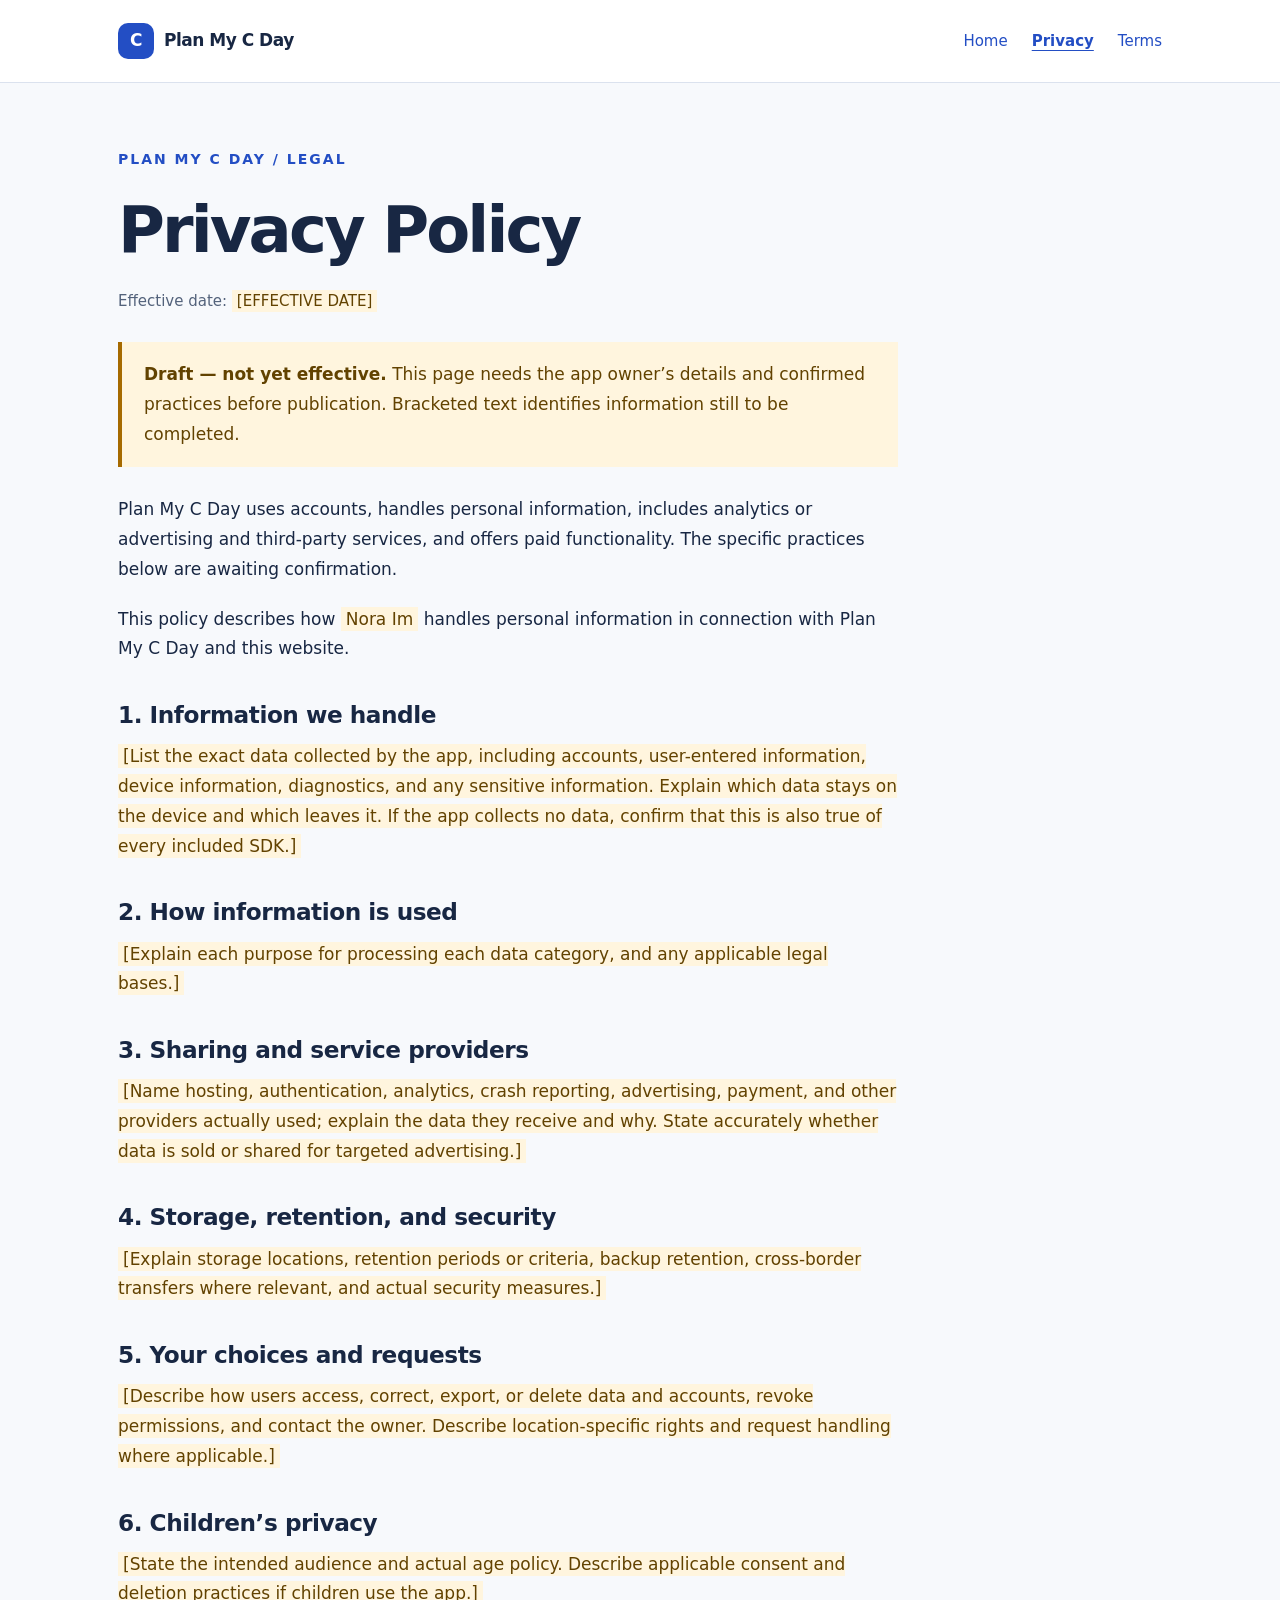
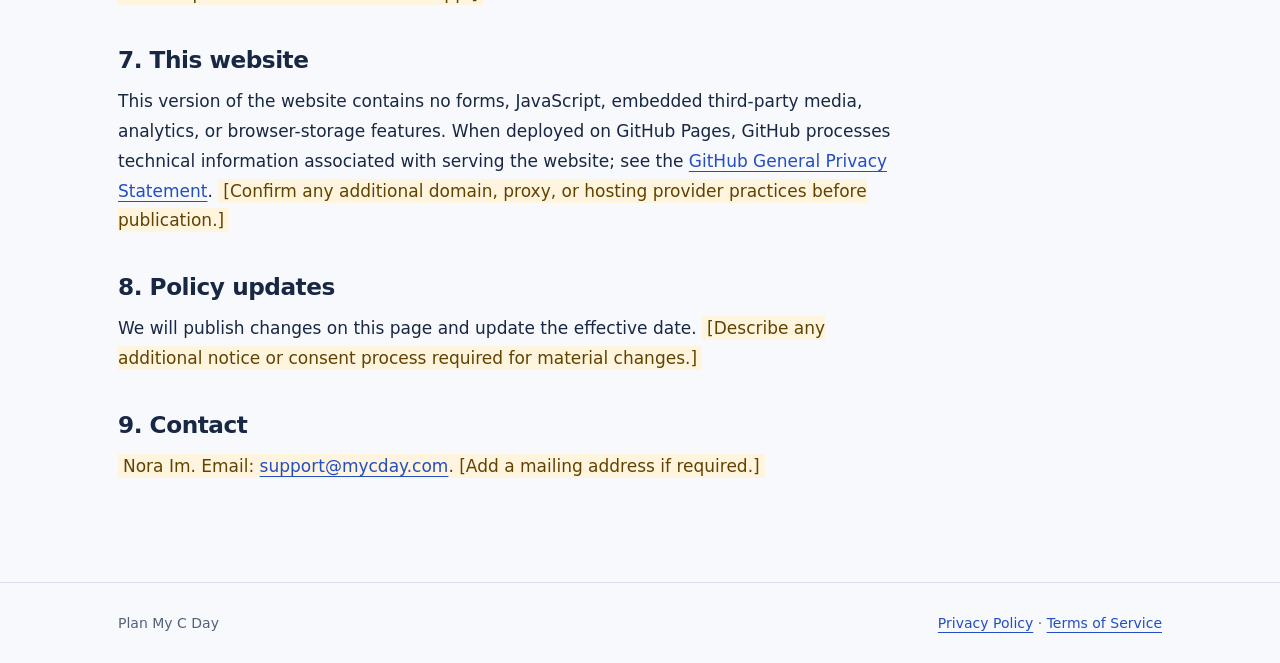
==== privacy/index.html @ 2e4f0c2c "Add files via upload" ====
<!doctype html>
<html lang="en"><head><meta charset="utf-8"><meta name="viewport" content="width=device-width, initial-scale=1"><meta name="description" content="Privacy Policy — Plan My C Day."><meta name="robots" content="noindex"><title>Privacy Policy | Plan My C Day</title><link rel="stylesheet" href="../styles.css"><link rel="icon" href="data:image/svg+xml,%3Csvg xmlns='http://www.w3.org/2000/svg' viewBox='0 0 32 32'%3E%3Crect width='32' height='32' rx='8' fill='%23234ec4'/%3E%3Ctext x='16' y='23' text-anchor='middle' font-family='sans-serif' font-size='23' fill='white'%3EC%3C/text%3E%3C/svg%3E"></head>
<body><a class="skip" href="#main">Skip to content</a><header><div class="wrap"><a class="brand" href="../index.html"><span aria-hidden="true">C</span>Plan My C Day</a><nav aria-label="Main navigation"><a href="../index.html">Home</a><a href="../privacy/index.html" aria-current="page">Privacy</a><a href="../terms/index.html">Terms</a></nav></div></header><main id="main" class="wrap"><article class="legal"><div class="eyebrow">Plan My C Day / Legal</div><h1>Privacy Policy</h1><p class="meta">Effective date: <span class="placeholder">[EFFECTIVE DATE]</span></p><aside class="notice"><strong>Draft — not yet effective.</strong> This page needs the app owner’s details and confirmed practices before publication. Bracketed text identifies information still to be completed.</aside><p>Plan My C Day uses accounts, handles personal information, includes analytics or advertising and third-party services, and offers paid functionality. The specific practices below are awaiting confirmation.</p><p>This policy describes how <span class="placeholder">Nora Im</span> handles personal information in connection with Plan My C Day and this website.</p><section><h2>1. Information we handle</h2><p><span class="placeholder">[List the exact data collected by the app, including accounts, user-entered information, device information, diagnostics, and any sensitive information. Explain which data stays on the device and which leaves it. If the app collects no data, confirm that this is also true of every included SDK.]</span></p></section><section><h2>2. How information is used</h2><p><span class="placeholder">[Explain each purpose for processing each data category, and any applicable legal bases.]</span></p></section><section><h2>3. Sharing and service providers</h2><p><span class="placeholder">[Name hosting, authentication, analytics, crash reporting, advertising, payment, and other providers actually used; explain the data they receive and why. State accurately whether data is sold or shared for targeted advertising.]</span></p></section><section><h2>4. Storage, retention, and security</h2><p><span class="placeholder">[Explain storage locations, retention periods or criteria, backup retention, cross-border transfers where relevant, and actual security measures.]</span></p></section><section><h2>5. Your choices and requests</h2><p><span class="placeholder">[Describe how users access, correct, export, or delete data and accounts, revoke permissions, and contact the owner. Describe location-specific rights and request handling where applicable.]</span></p></section><section><h2>6. Children’s privacy</h2><p><span class="placeholder">[State the intended audience and actual age policy. Describe applicable consent and deletion practices if children use the app.]</span></p></section><section><h2>7. This website</h2><p>This version of the website contains no forms, JavaScript, embedded third-party media, analytics, or browser-storage features. When deployed on GitHub Pages, GitHub processes technical information associated with serving the website; see the <a href="https://docs.github.com/en/site-policy/privacy-policies/github-general-privacy-statement">GitHub General Privacy Statement</a>. <span class="placeholder">[Confirm any additional domain, proxy, or hosting provider practices before publication.]</span></p></section><section><h2>8. Policy updates</h2><p>We will publish changes on this page and update the effective date. <span class="placeholder">[Describe any additional notice or consent process required for material changes.]</span></p></section><section><h2>9. Contact</h2><p><span class="placeholder">Nora Im. Email: <a href="mailto:support@mycday.com">support@mycday.com</a>. [Add a mailing address if required.]</span></p></section></article></main><footer><div class="wrap"><span>Plan My C Day</span><span><a href="../privacy/index.html">Privacy Policy</a> · <a href="../terms/index.html">Terms of Service</a></span></div></footer></body></html>
---- styles.css ----
*{box-sizing:border-box}html{color-scheme:light}body{margin:0;background:#f7f9fc;color:#182743;font:17px/1.75 system-ui,-apple-system,BlinkMacSystemFont,"Segoe UI",sans-serif}a{color:#234ec4;text-underline-offset:4px}a:hover{color:#16317d}a:focus-visible{outline:3px solid #e69500;outline-offset:5px}.wrap{max-width:1100px;margin:auto;padding:0 28px}header{border-bottom:1px solid #dbe2ee;background:white}header .wrap{display:flex;align-items:center;justify-content:space-between;gap:24px;padding-top:23px;padding-bottom:23px}.brand{font-weight:750;text-decoration:none;color:#182743;letter-spacing:-.5px}.brand span{display:inline-grid;place-items:center;width:36px;height:36px;margin-right:10px;border-radius:10px;background:#234ec4;color:white}nav{display:flex;gap:24px;flex-wrap:wrap}nav a{font-size:15px;text-decoration:none}nav a[aria-current=page]{text-decoration:underline;font-weight:700}main{min-height:70vh}.hero{padding:96px 0 70px;max-width:850px}.eyebrow{font-size:14px;font-weight:700;text-transform:uppercase;letter-spacing:2px;color:#234ec4}h1{font-size:clamp(2.6rem,7vw,5.5rem);line-height:1.07;letter-spacing:-.045em;margin:24px 0}h2{font-size:1.45rem;line-height:1.3;letter-spacing:-.02em;margin:36px 0 12px}p{margin:0 0 20px}.lead{font-size:1.25rem;max-width:630px;color:#4c5d78}.cards{display:grid;grid-template-columns:1fr 1fr;gap:22px;padding-bottom:80px}.card{padding:30px;border:1px solid #dbe2ee;border-radius:16px;background:white}.card h2{margin:0 0 12px}.card p{color:#4c5d78}.card a{font-weight:650}.legal{max-width:780px;padding:64px 0 80px}.legal h1{font-size:clamp(2.4rem,6vw,4rem)}.notice{background:#fff5de;border-left:4px solid #a66a00;padding:18px 22px;margin:28px 0;color:#624200}.placeholder{background:#fff5de;color:#624200;padding:2px 5px;overflow-wrap:anywhere}.meta{font-size:15px;color:#53627b}footer{border-top:1px solid #dbe2ee;padding:28px 0;color:#53627b;font-size:14px}footer .wrap{display:flex;justify-content:space-between;gap:20px;flex-wrap:wrap}.skip{position:absolute;left:20px;top:-100px;background:white;padding:10px}.skip:focus{top:10px}@media(max-width:620px){header .wrap{align-items:flex-start;flex-direction:column;gap:14px}.wrap{padding:0 22px}nav{gap:20px}.hero{padding:58px 0 38px}.cards{grid-template-columns:1fr;padding-bottom:48px}.legal{padding-top:36px}.card{padding:24px}}@media print{header,footer,.skip{display:none}body{background:white;color:black}.legal{max-width:none;padding:0}.notice{border:1px solid #888}}
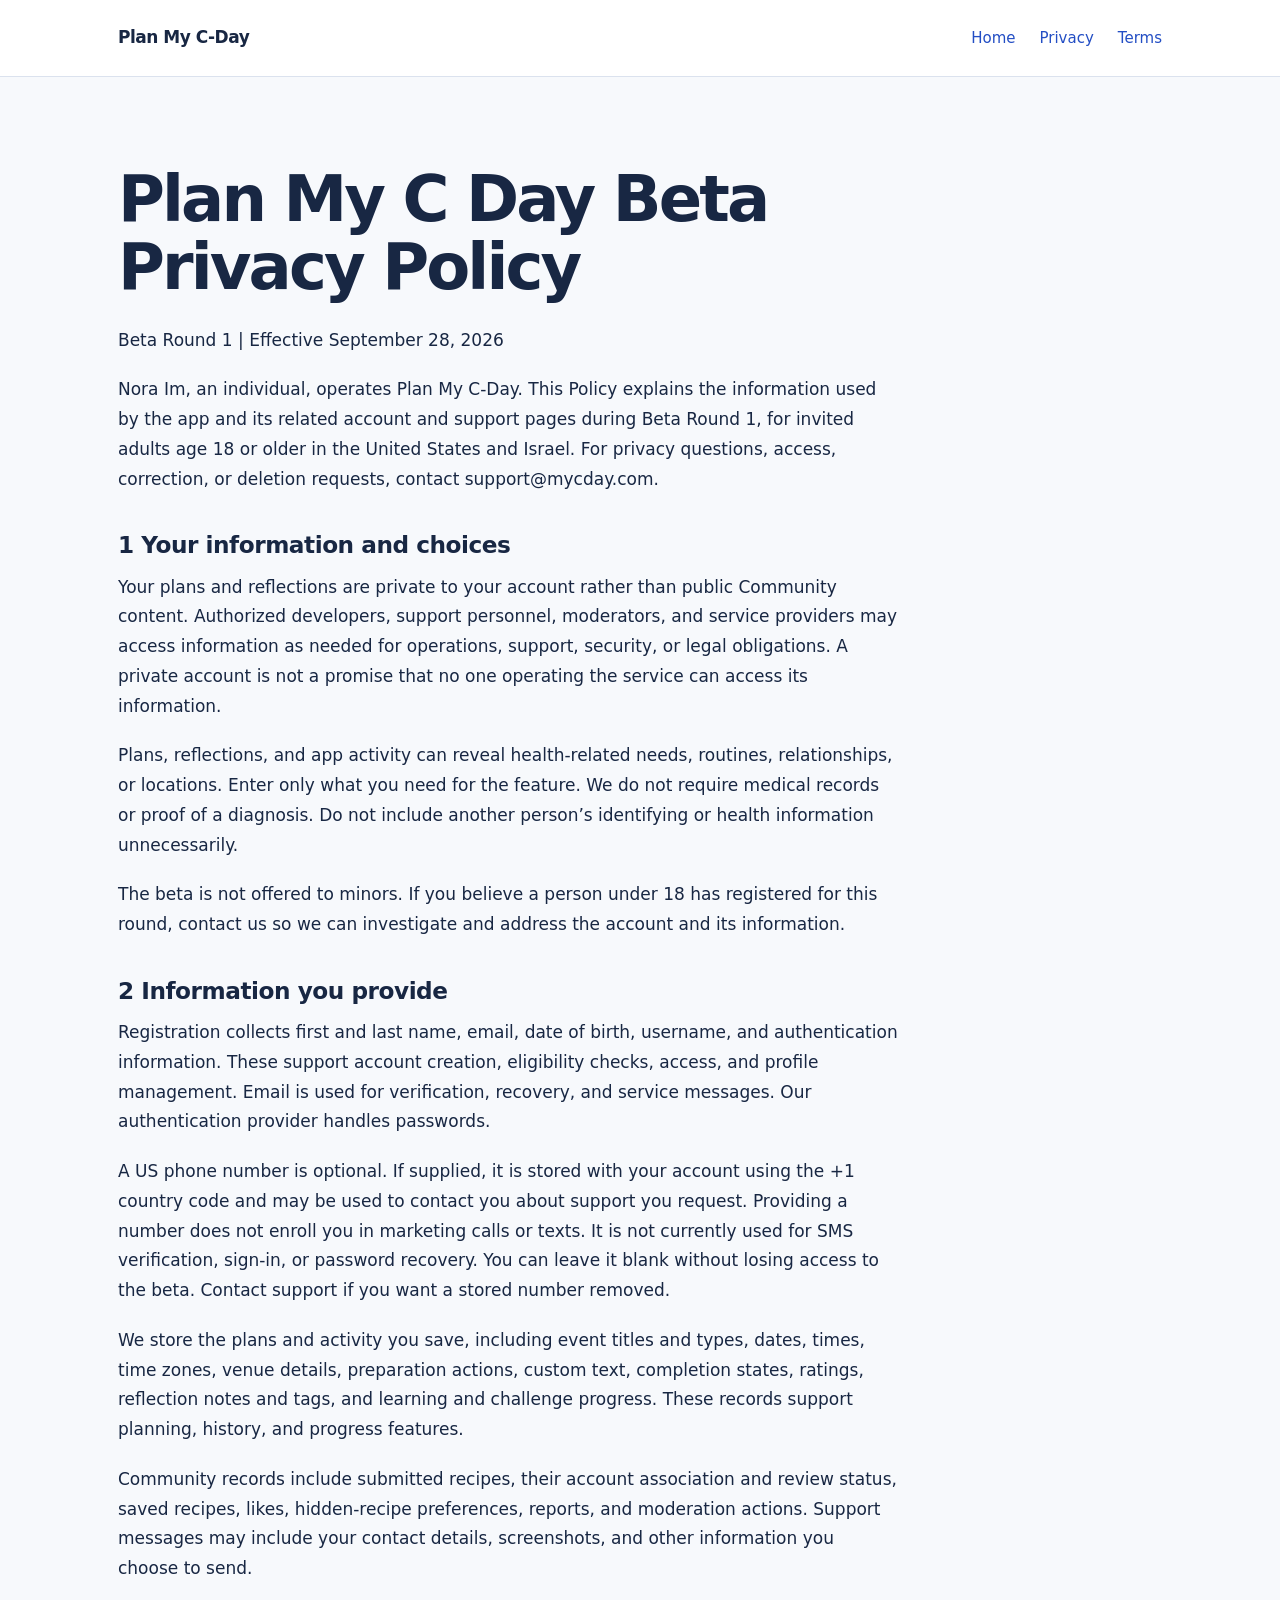
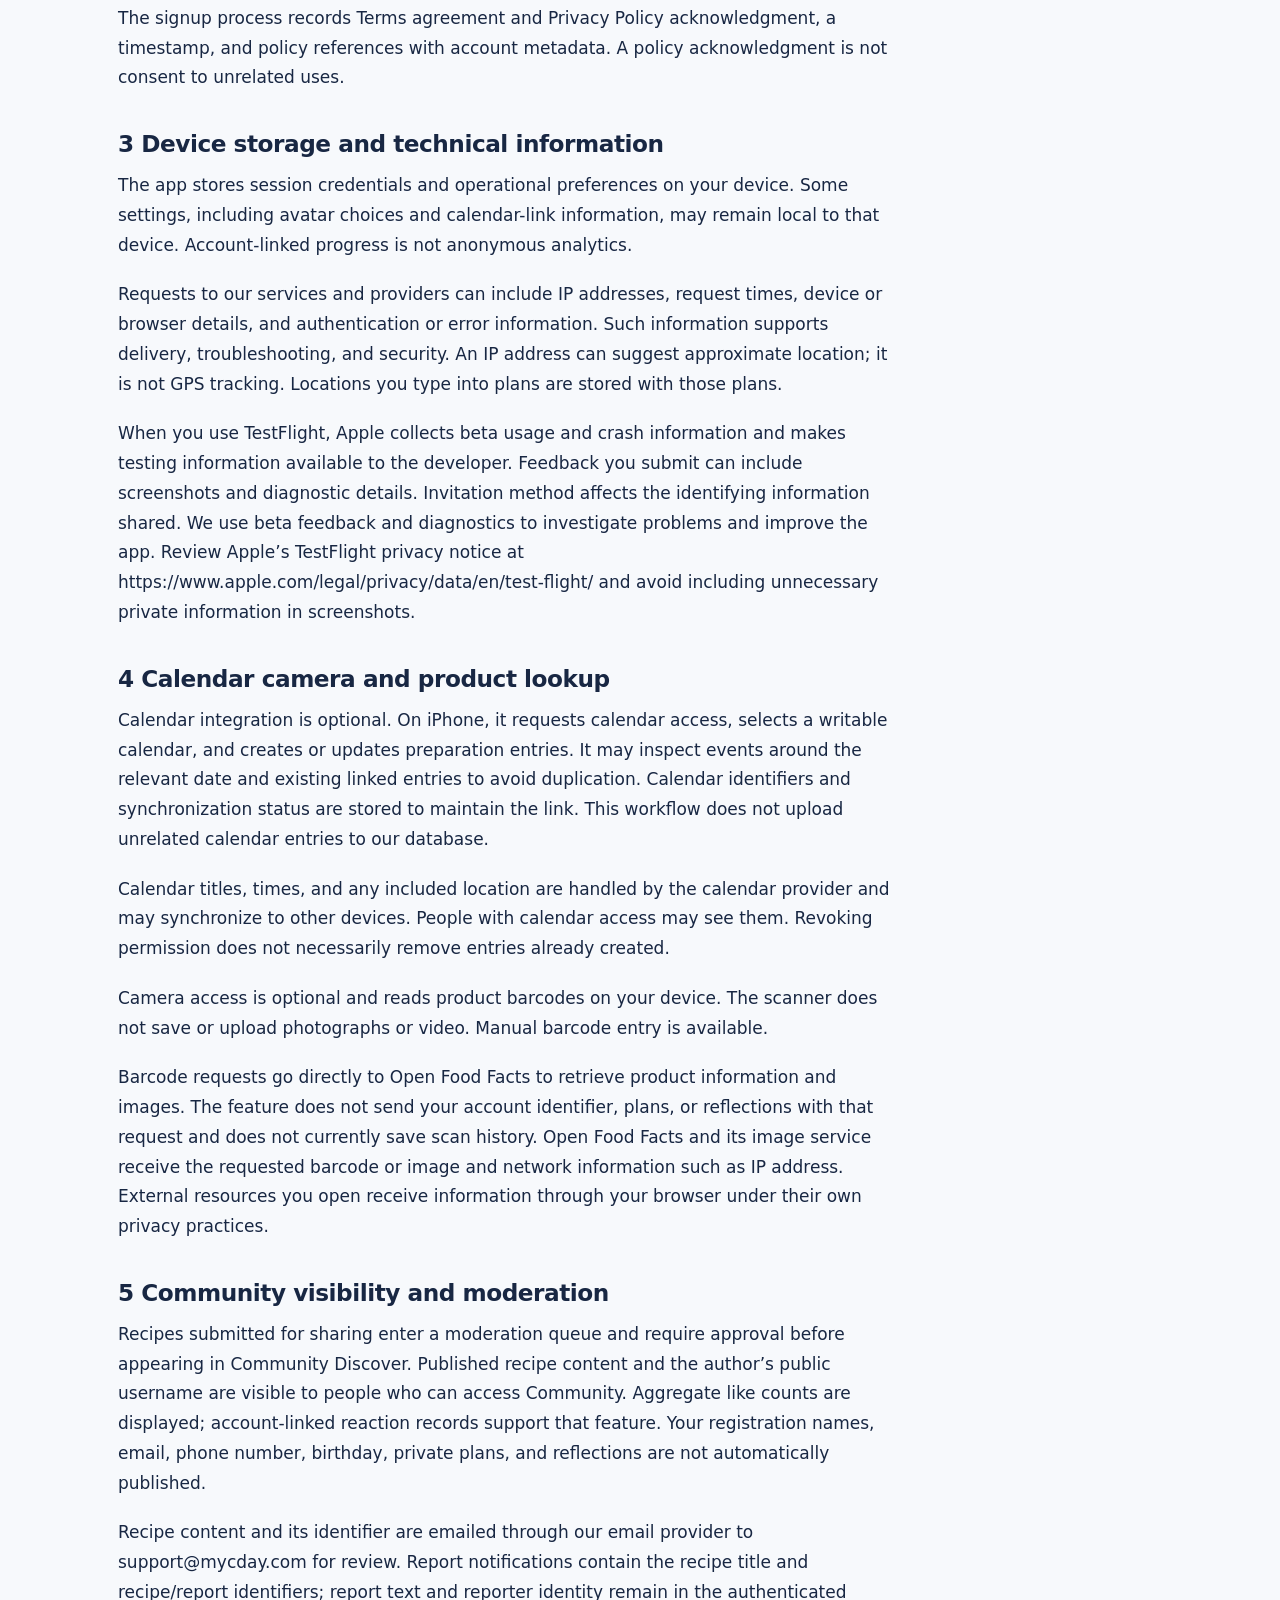
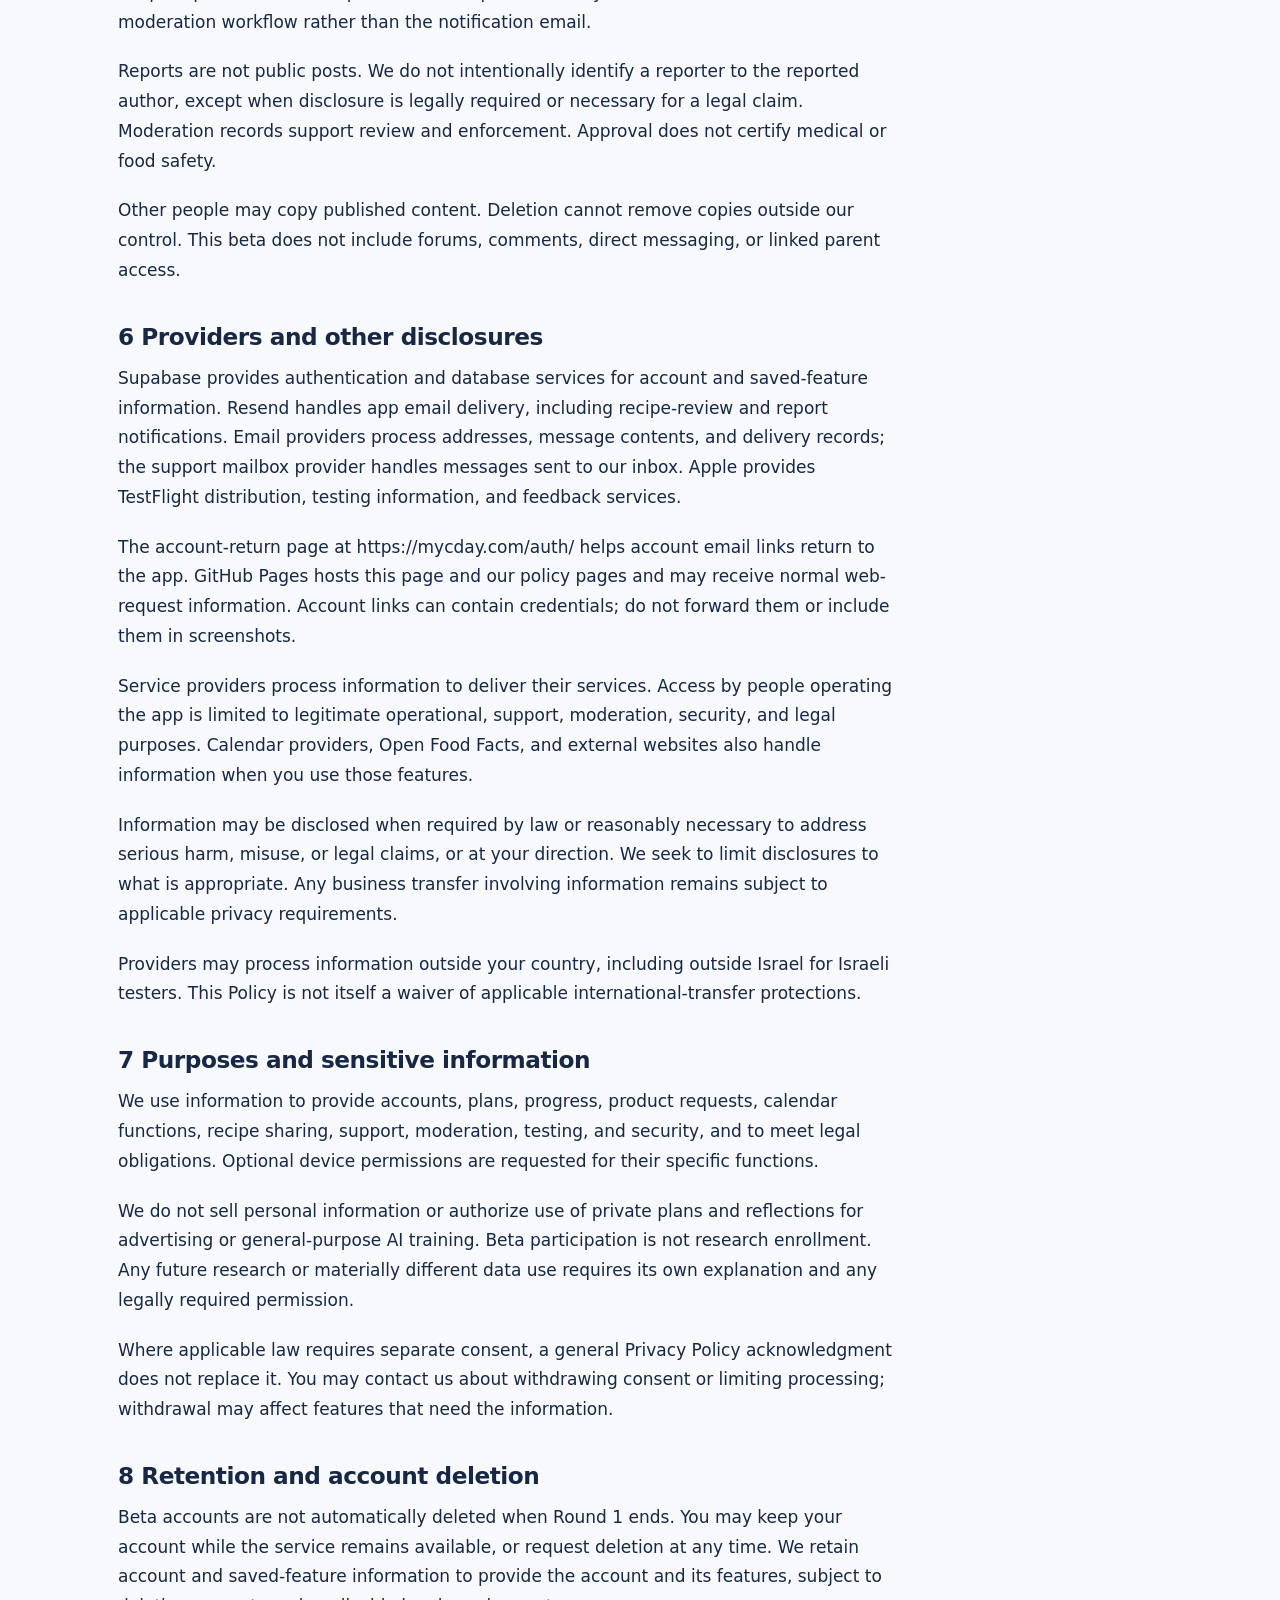
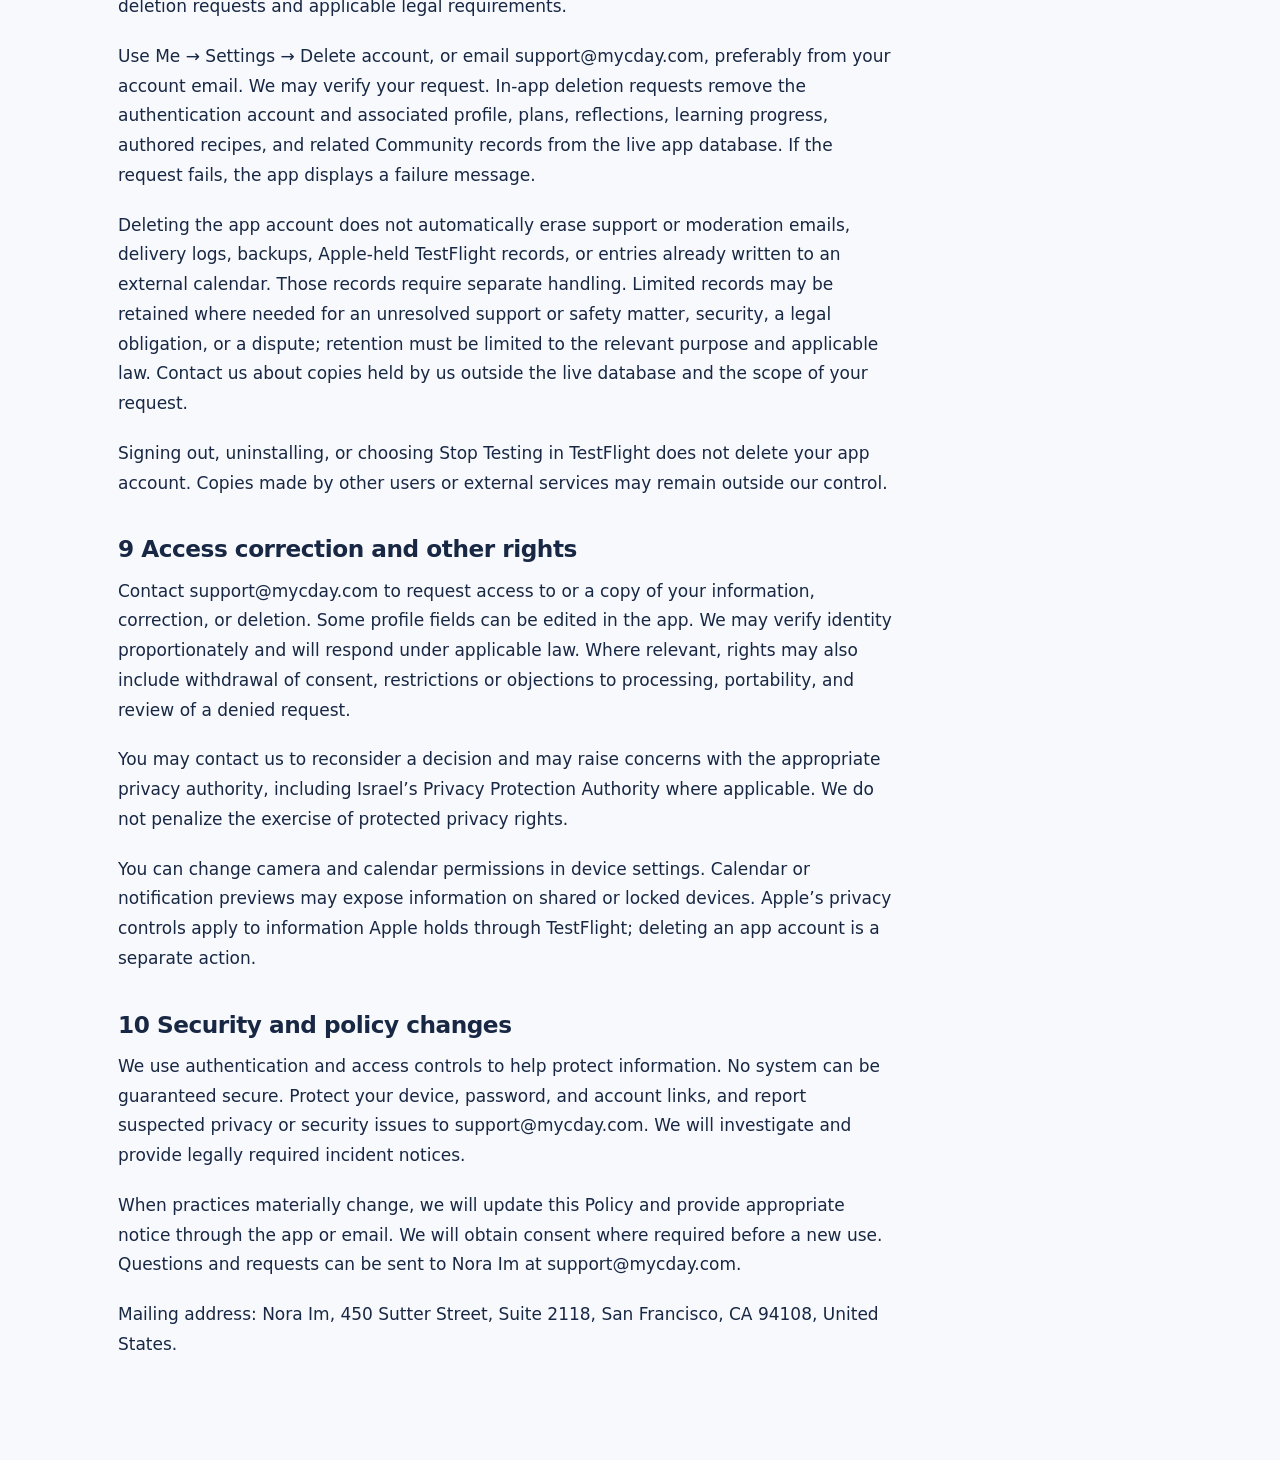
==== commit f2a5421c: "Publish adult beta terms and privacy policy effective September 28" ====
--- a/privacy/index.html
+++ b/privacy/index.html
@@ -1,3 +1,50 @@
-<!doctype html>
-<html lang="en"><head><meta charset="utf-8"><meta name="viewport" content="width=device-width, initial-scale=1"><meta name="description" content="Privacy Policy — Plan My C Day."><meta name="robots" content="noindex"><title>Privacy Policy | Plan My C Day</title><link rel="stylesheet" href="../styles.css"><link rel="icon" href="data:image/svg+xml,%3Csvg xmlns='http://www.w3.org/2000/svg' viewBox='0 0 32 32'%3E%3Crect width='32' height='32' rx='8' fill='%23234ec4'/%3E%3Ctext x='16' y='23' text-anchor='middle' font-family='sans-serif' font-size='23' fill='white'%3EC%3C/text%3E%3C/svg%3E"></head>
-<body><a class="skip" href="#main">Skip to content</a><header><div class="wrap"><a class="brand" href="../index.html"><span aria-hidden="true">C</span>Plan My C Day</a><nav aria-label="Main navigation"><a href="../index.html">Home</a><a href="../privacy/index.html" aria-current="page">Privacy</a><a href="../terms/index.html">Terms</a></nav></div></header><main id="main" class="wrap"><article class="legal"><div class="eyebrow">Plan My C Day / Legal</div><h1>Privacy Policy</h1><p class="meta">Effective date: <span class="placeholder">[EFFECTIVE DATE]</span></p><aside class="notice"><strong>Draft — not yet effective.</strong> This page needs the app owner’s details and confirmed practices before publication. Bracketed text identifies information still to be completed.</aside><p>Plan My C Day uses accounts, handles personal information, includes analytics or advertising and third-party services, and offers paid functionality. The specific practices below are awaiting confirmation.</p><p>This policy describes how <span class="placeholder">Nora Im</span> handles personal information in connection with Plan My C Day and this website.</p><section><h2>1. Information we handle</h2><p><span class="placeholder">[List the exact data collected by the app, including accounts, user-entered information, device information, diagnostics, and any sensitive information. Explain which data stays on the device and which leaves it. If the app collects no data, confirm that this is also true of every included SDK.]</span></p></section><section><h2>2. How information is used</h2><p><span class="placeholder">[Explain each purpose for processing each data category, and any applicable legal bases.]</span></p></section><section><h2>3. Sharing and service providers</h2><p><span class="placeholder">[Name hosting, authentication, analytics, crash reporting, advertising, payment, and other providers actually used; explain the data they receive and why. State accurately whether data is sold or shared for targeted advertising.]</span></p></section><section><h2>4. Storage, retention, and security</h2><p><span class="placeholder">[Explain storage locations, retention periods or criteria, backup retention, cross-border transfers where relevant, and actual security measures.]</span></p></section><section><h2>5. Your choices and requests</h2><p><span class="placeholder">[Describe how users access, correct, export, or delete data and accounts, revoke permissions, and contact the owner. Describe location-specific rights and request handling where applicable.]</span></p></section><section><h2>6. Children’s privacy</h2><p><span class="placeholder">[State the intended audience and actual age policy. Describe applicable consent and deletion practices if children use the app.]</span></p></section><section><h2>7. This website</h2><p>This version of the website contains no forms, JavaScript, embedded third-party media, analytics, or browser-storage features. When deployed on GitHub Pages, GitHub processes technical information associated with serving the website; see the <a href="https://docs.github.com/en/site-policy/privacy-policies/github-general-privacy-statement">GitHub General Privacy Statement</a>. <span class="placeholder">[Confirm any additional domain, proxy, or hosting provider practices before publication.]</span></p></section><section><h2>8. Policy updates</h2><p>We will publish changes on this page and update the effective date. <span class="placeholder">[Describe any additional notice or consent process required for material changes.]</span></p></section><section><h2>9. Contact</h2><p><span class="placeholder">Nora Im. Email: <a href="mailto:support@mycday.com">support@mycday.com</a>. [Add a mailing address if required.]</span></p></section></article></main><footer><div class="wrap"><span>Plan My C Day</span><span><a href="../privacy/index.html">Privacy Policy</a> · <a href="../terms/index.html">Terms of Service</a></span></div></footer></body></html>+<!doctype html><html lang="en"><head><meta charset="utf-8"><meta name="viewport" content="width=device-width, initial-scale=1"><meta name="robots" content="noindex"><title>Privacy Policy | Plan My C-Day</title><link rel="stylesheet" href="/styles.css"></head><body><a class="skip" href="#main">Skip to content</a><header><div class="wrap"><a class="brand" href="/">Plan My C-Day</a><nav aria-label="Main navigation"><a href="/">Home</a><a href="/privacy/">Privacy</a><a href="/terms/">Terms</a></nav></div></header><main id="main" class="wrap"><article class="legal"><h1>Plan My C Day Beta Privacy Policy</h1>
+<p>Beta Round 1 | Effective September 28, 2026</p>
+<p>Nora Im, an individual, operates Plan My C-Day. This Policy explains the information used by the app and its related account and support pages during Beta Round 1, for invited adults age 18 or older in the United States and Israel. For privacy questions, access, correction, or deletion requests, contact support@mycday.com.</p>
+<h2>1 Your information and choices</h2>
+<p>Your plans and reflections are private to your account rather than public Community content. Authorized developers, support personnel, moderators, and service providers may access information as needed for operations, support, security, or legal obligations. A private account is not a promise that no one operating the service can access its information.</p>
+<p>Plans, reflections, and app activity can reveal health-related needs, routines, relationships, or locations. Enter only what you need for the feature. We do not require medical records or proof of a diagnosis. Do not include another person’s identifying or health information unnecessarily.</p>
+<p>The beta is not offered to minors. If you believe a person under 18 has registered for this round, contact us so we can investigate and address the account and its information.</p>
+<h2>2 Information you provide</h2>
+<p>Registration collects first and last name, email, date of birth, username, and authentication information. These support account creation, eligibility checks, access, and profile management. Email is used for verification, recovery, and service messages. Our authentication provider handles passwords.</p>
+<p>A US phone number is optional. If supplied, it is stored with your account using the +1 country code and may be used to contact you about support you request. Providing a number does not enroll you in marketing calls or texts. It is not currently used for SMS verification, sign-in, or password recovery. You can leave it blank without losing access to the beta. Contact support if you want a stored number removed.</p>
+<p>We store the plans and activity you save, including event titles and types, dates, times, time zones, venue details, preparation actions, custom text, completion states, ratings, reflection notes and tags, and learning and challenge progress. These records support planning, history, and progress features.</p>
+<p>Community records include submitted recipes, their account association and review status, saved recipes, likes, hidden-recipe preferences, reports, and moderation actions. Support messages may include your contact details, screenshots, and other information you choose to send.</p>
+<p>The signup process records Terms agreement and Privacy Policy acknowledgment, a timestamp, and policy references with account metadata. A policy acknowledgment is not consent to unrelated uses.</p>
+<h2>3 Device storage and technical information</h2>
+<p>The app stores session credentials and operational preferences on your device. Some settings, including avatar choices and calendar-link information, may remain local to that device. Account-linked progress is not anonymous analytics.</p>
+<p>Requests to our services and providers can include IP addresses, request times, device or browser details, and authentication or error information. Such information supports delivery, troubleshooting, and security. An IP address can suggest approximate location; it is not GPS tracking. Locations you type into plans are stored with those plans.</p>
+<p>When you use TestFlight, Apple collects beta usage and crash information and makes testing information available to the developer. Feedback you submit can include screenshots and diagnostic details. Invitation method affects the identifying information shared. We use beta feedback and diagnostics to investigate problems and improve the app. Review Apple’s TestFlight privacy notice at https://www.apple.com/legal/privacy/data/en/test-flight/ and avoid including unnecessary private information in screenshots.</p>
+<h2>4 Calendar camera and product lookup</h2>
+<p>Calendar integration is optional. On iPhone, it requests calendar access, selects a writable calendar, and creates or updates preparation entries. It may inspect events around the relevant date and existing linked entries to avoid duplication. Calendar identifiers and synchronization status are stored to maintain the link. This workflow does not upload unrelated calendar entries to our database.</p>
+<p>Calendar titles, times, and any included location are handled by the calendar provider and may synchronize to other devices. People with calendar access may see them. Revoking permission does not necessarily remove entries already created.</p>
+<p>Camera access is optional and reads product barcodes on your device. The scanner does not save or upload photographs or video. Manual barcode entry is available.</p>
+<p>Barcode requests go directly to Open Food Facts to retrieve product information and images. The feature does not send your account identifier, plans, or reflections with that request and does not currently save scan history. Open Food Facts and its image service receive the requested barcode or image and network information such as IP address. External resources you open receive information through your browser under their own privacy practices.</p>
+<h2>5 Community visibility and moderation</h2>
+<p>Recipes submitted for sharing enter a moderation queue and require approval before appearing in Community Discover. Published recipe content and the author’s public username are visible to people who can access Community. Aggregate like counts are displayed; account-linked reaction records support that feature. Your registration names, email, phone number, birthday, private plans, and reflections are not automatically published.</p>
+<p>Recipe content and its identifier are emailed through our email provider to support@mycday.com for review. Report notifications contain the recipe title and recipe/report identifiers; report text and reporter identity remain in the authenticated moderation workflow rather than the notification email.</p>
+<p>Reports are not public posts. We do not intentionally identify a reporter to the reported author, except when disclosure is legally required or necessary for a legal claim. Moderation records support review and enforcement. Approval does not certify medical or food safety.</p>
+<p>Other people may copy published content. Deletion cannot remove copies outside our control. This beta does not include forums, comments, direct messaging, or linked parent access.</p>
+<h2>6 Providers and other disclosures</h2>
+<p>Supabase provides authentication and database services for account and saved-feature information. Resend handles app email delivery, including recipe-review and report notifications. Email providers process addresses, message contents, and delivery records; the support mailbox provider handles messages sent to our inbox. Apple provides TestFlight distribution, testing information, and feedback services.</p>
+<p>The account-return page at https://mycday.com/auth/ helps account email links return to the app. GitHub Pages hosts this page and our policy pages and may receive normal web-request information. Account links can contain credentials; do not forward them or include them in screenshots.</p>
+<p>Service providers process information to deliver their services. Access by people operating the app is limited to legitimate operational, support, moderation, security, and legal purposes. Calendar providers, Open Food Facts, and external websites also handle information when you use those features.</p>
+<p>Information may be disclosed when required by law or reasonably necessary to address serious harm, misuse, or legal claims, or at your direction. We seek to limit disclosures to what is appropriate. Any business transfer involving information remains subject to applicable privacy requirements.</p>
+<p>Providers may process information outside your country, including outside Israel for Israeli testers. This Policy is not itself a waiver of applicable international-transfer protections.</p>
+<h2>7 Purposes and sensitive information</h2>
+<p>We use information to provide accounts, plans, progress, product requests, calendar functions, recipe sharing, support, moderation, testing, and security, and to meet legal obligations. Optional device permissions are requested for their specific functions.</p>
+<p>We do not sell personal information or authorize use of private plans and reflections for advertising or general-purpose AI training. Beta participation is not research enrollment. Any future research or materially different data use requires its own explanation and any legally required permission.</p>
+<p>Where applicable law requires separate consent, a general Privacy Policy acknowledgment does not replace it. You may contact us about withdrawing consent or limiting processing; withdrawal may affect features that need the information.</p>
+<h2>8 Retention and account deletion</h2>
+<p>Beta accounts are not automatically deleted when Round 1 ends. You may keep your account while the service remains available, or request deletion at any time. We retain account and saved-feature information to provide the account and its features, subject to deletion requests and applicable legal requirements.</p>
+<p>Use Me → Settings → Delete account, or email support@mycday.com, preferably from your account email. We may verify your request. In-app deletion requests remove the authentication account and associated profile, plans, reflections, learning progress, authored recipes, and related Community records from the live app database. If the request fails, the app displays a failure message.</p>
+<p>Deleting the app account does not automatically erase support or moderation emails, delivery logs, backups, Apple-held TestFlight records, or entries already written to an external calendar. Those records require separate handling. Limited records may be retained where needed for an unresolved support or safety matter, security, a legal obligation, or a dispute; retention must be limited to the relevant purpose and applicable law. Contact us about copies held by us outside the live database and the scope of your request.</p>
+<p>Signing out, uninstalling, or choosing Stop Testing in TestFlight does not delete your app account. Copies made by other users or external services may remain outside our control.</p>
+<h2>9 Access correction and other rights</h2>
+<p>Contact support@mycday.com to request access to or a copy of your information, correction, or deletion. Some profile fields can be edited in the app. We may verify identity proportionately and will respond under applicable law. Where relevant, rights may also include withdrawal of consent, restrictions or objections to processing, portability, and review of a denied request.</p>
+<p>You may contact us to reconsider a decision and may raise concerns with the appropriate privacy authority, including Israel’s Privacy Protection Authority where applicable. We do not penalize the exercise of protected privacy rights.</p>
+<p>You can change camera and calendar permissions in device settings. Calendar or notification previews may expose information on shared or locked devices. Apple’s privacy controls apply to information Apple holds through TestFlight; deleting an app account is a separate action.</p>
+<h2>10 Security and policy changes</h2>
+<p>We use authentication and access controls to help protect information. No system can be guaranteed secure. Protect your device, password, and account links, and report suspected privacy or security issues to support@mycday.com. We will investigate and provide legally required incident notices.</p>
+<p>When practices materially change, we will update this Policy and provide appropriate notice through the app or email. We will obtain consent where required before a new use. Questions and requests can be sent to Nora Im at support@mycday.com.</p>
+<p>Mailing address: Nora Im, 450 Sutter Street, Suite 2118, San Francisco, CA 94108, United States.</p></article></main></body></html>
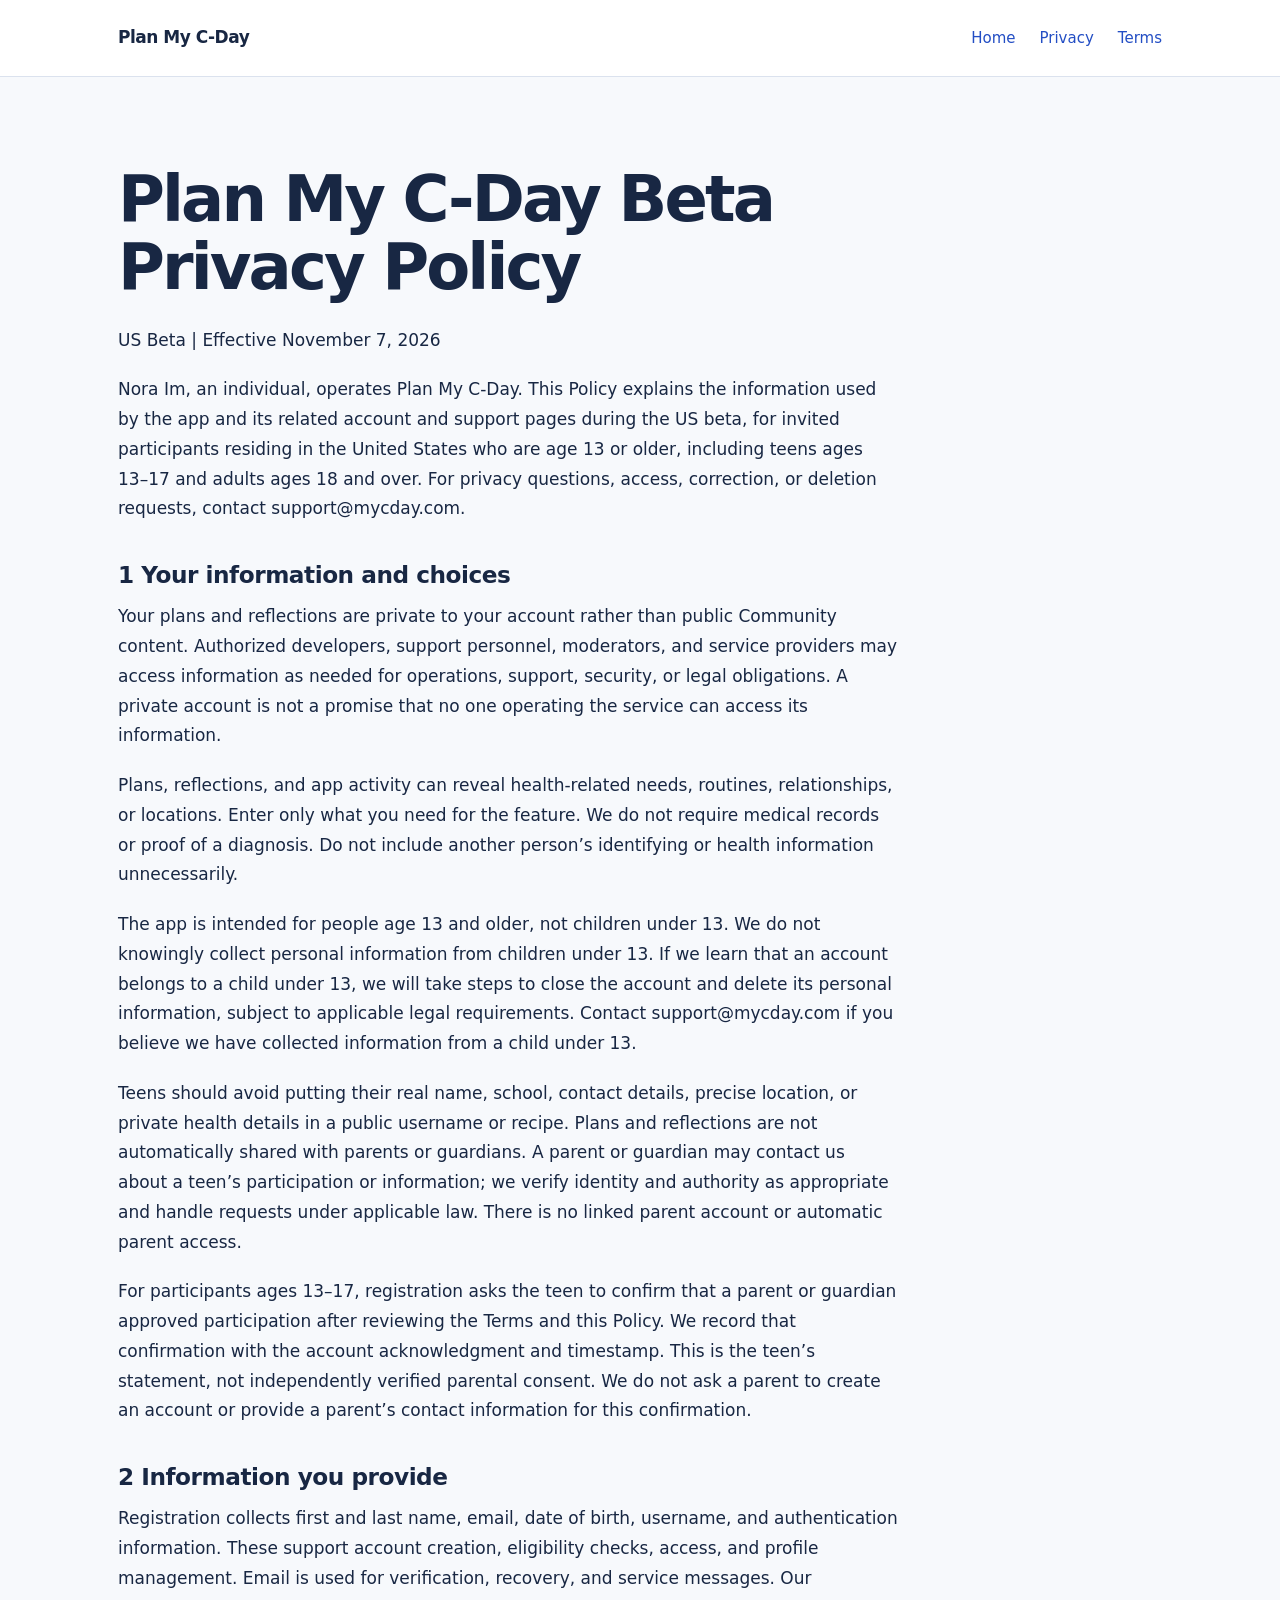
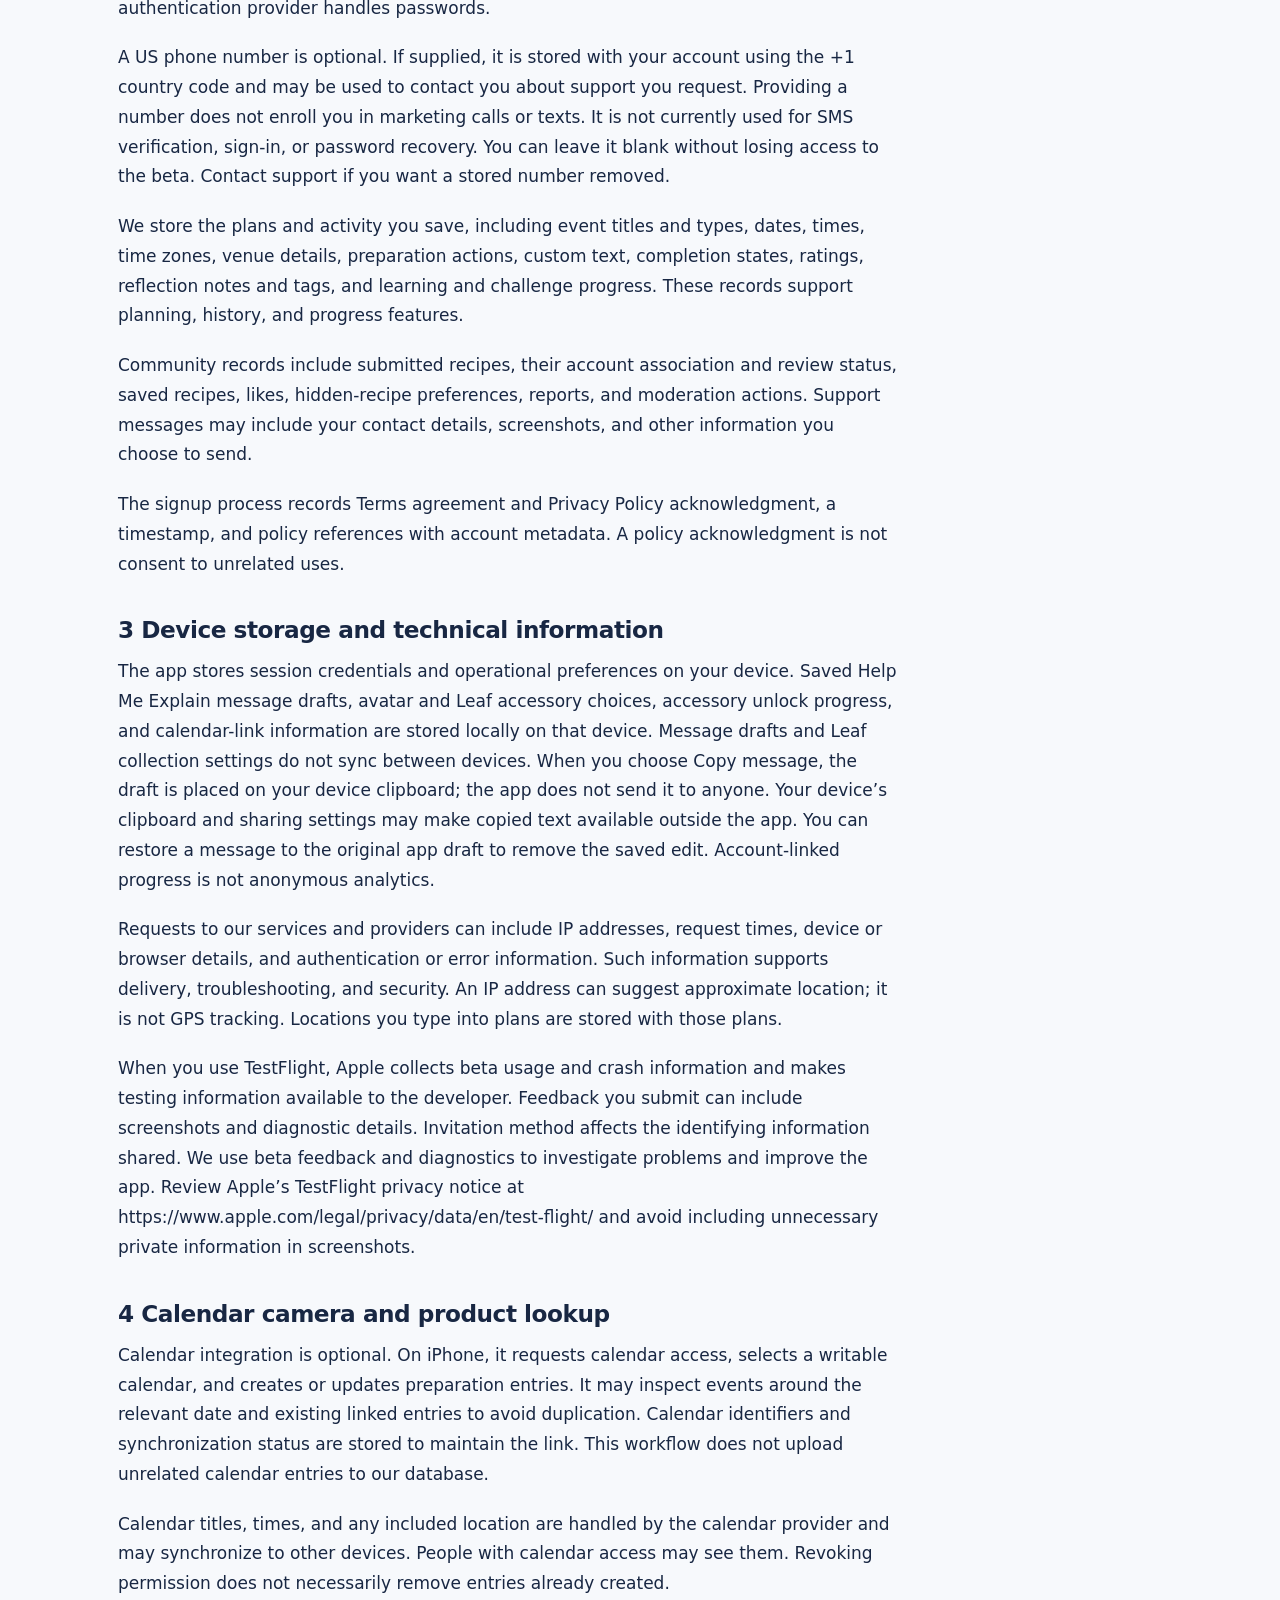
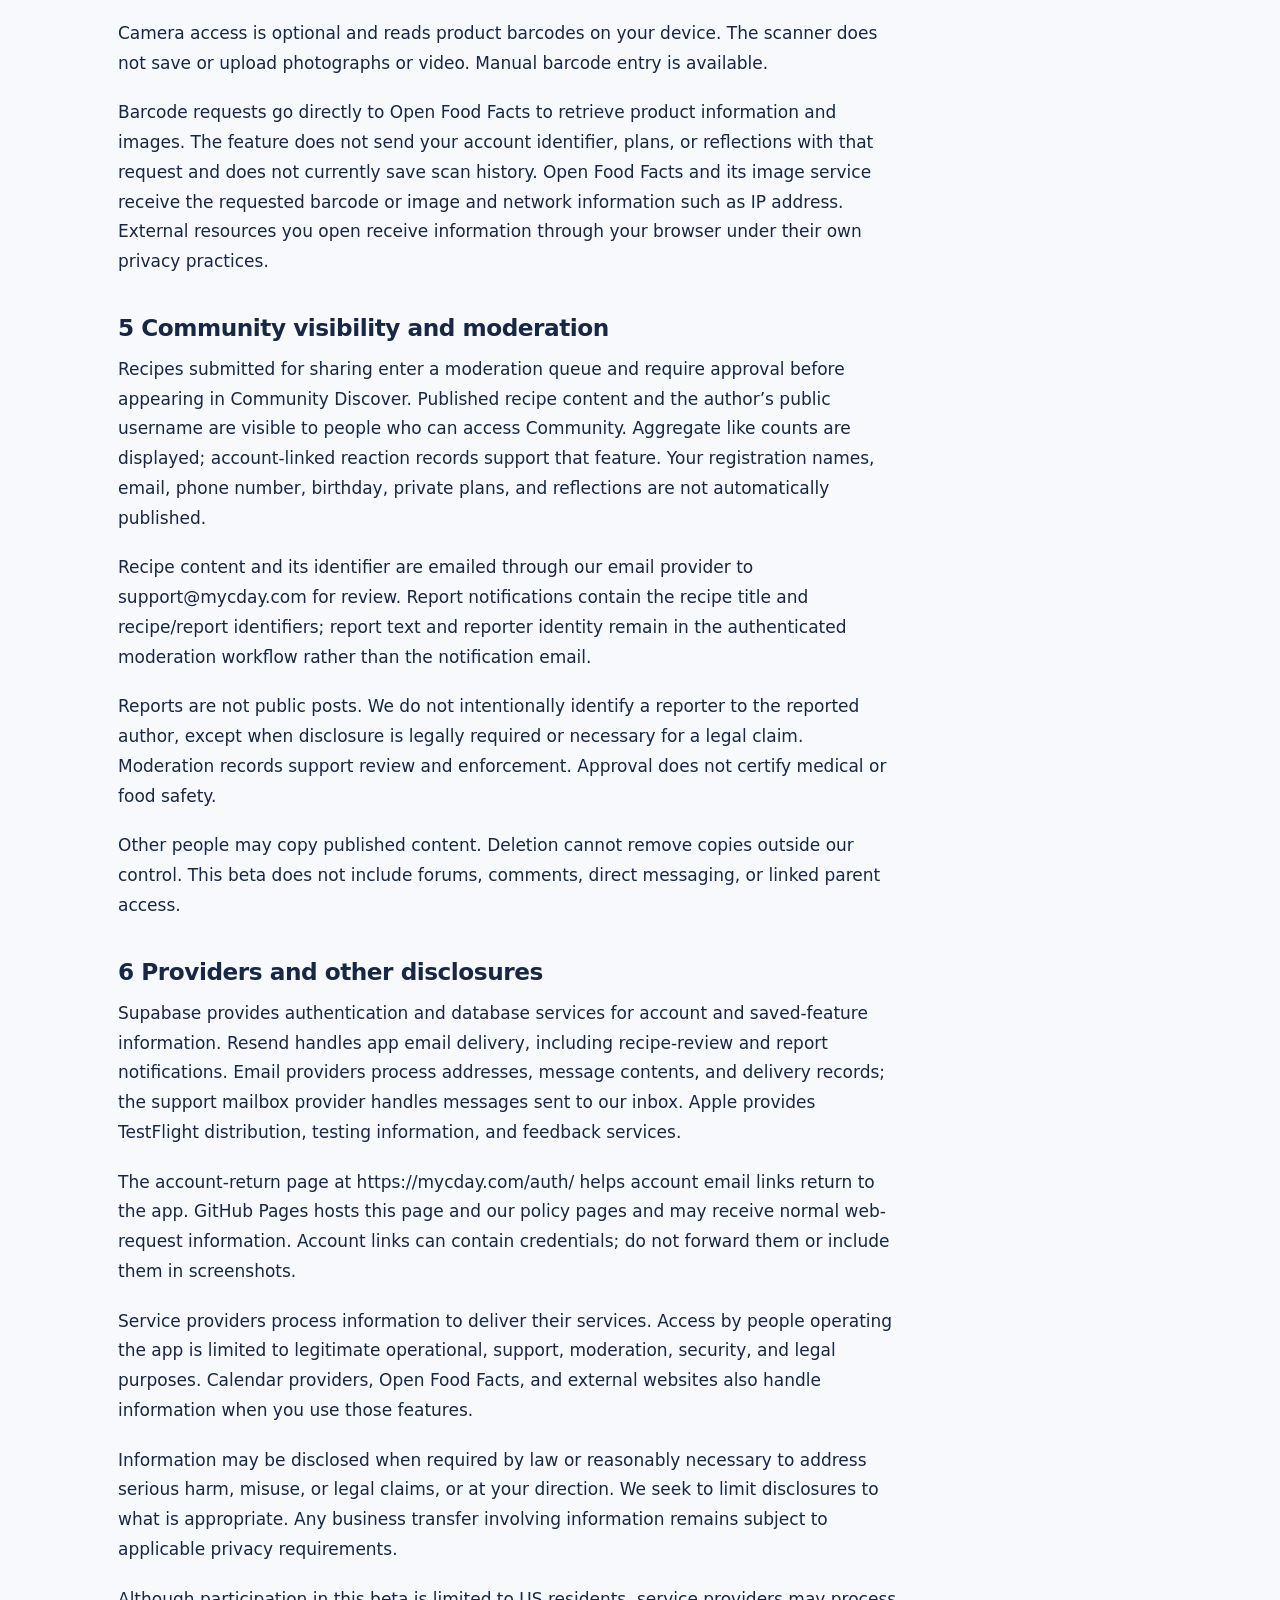
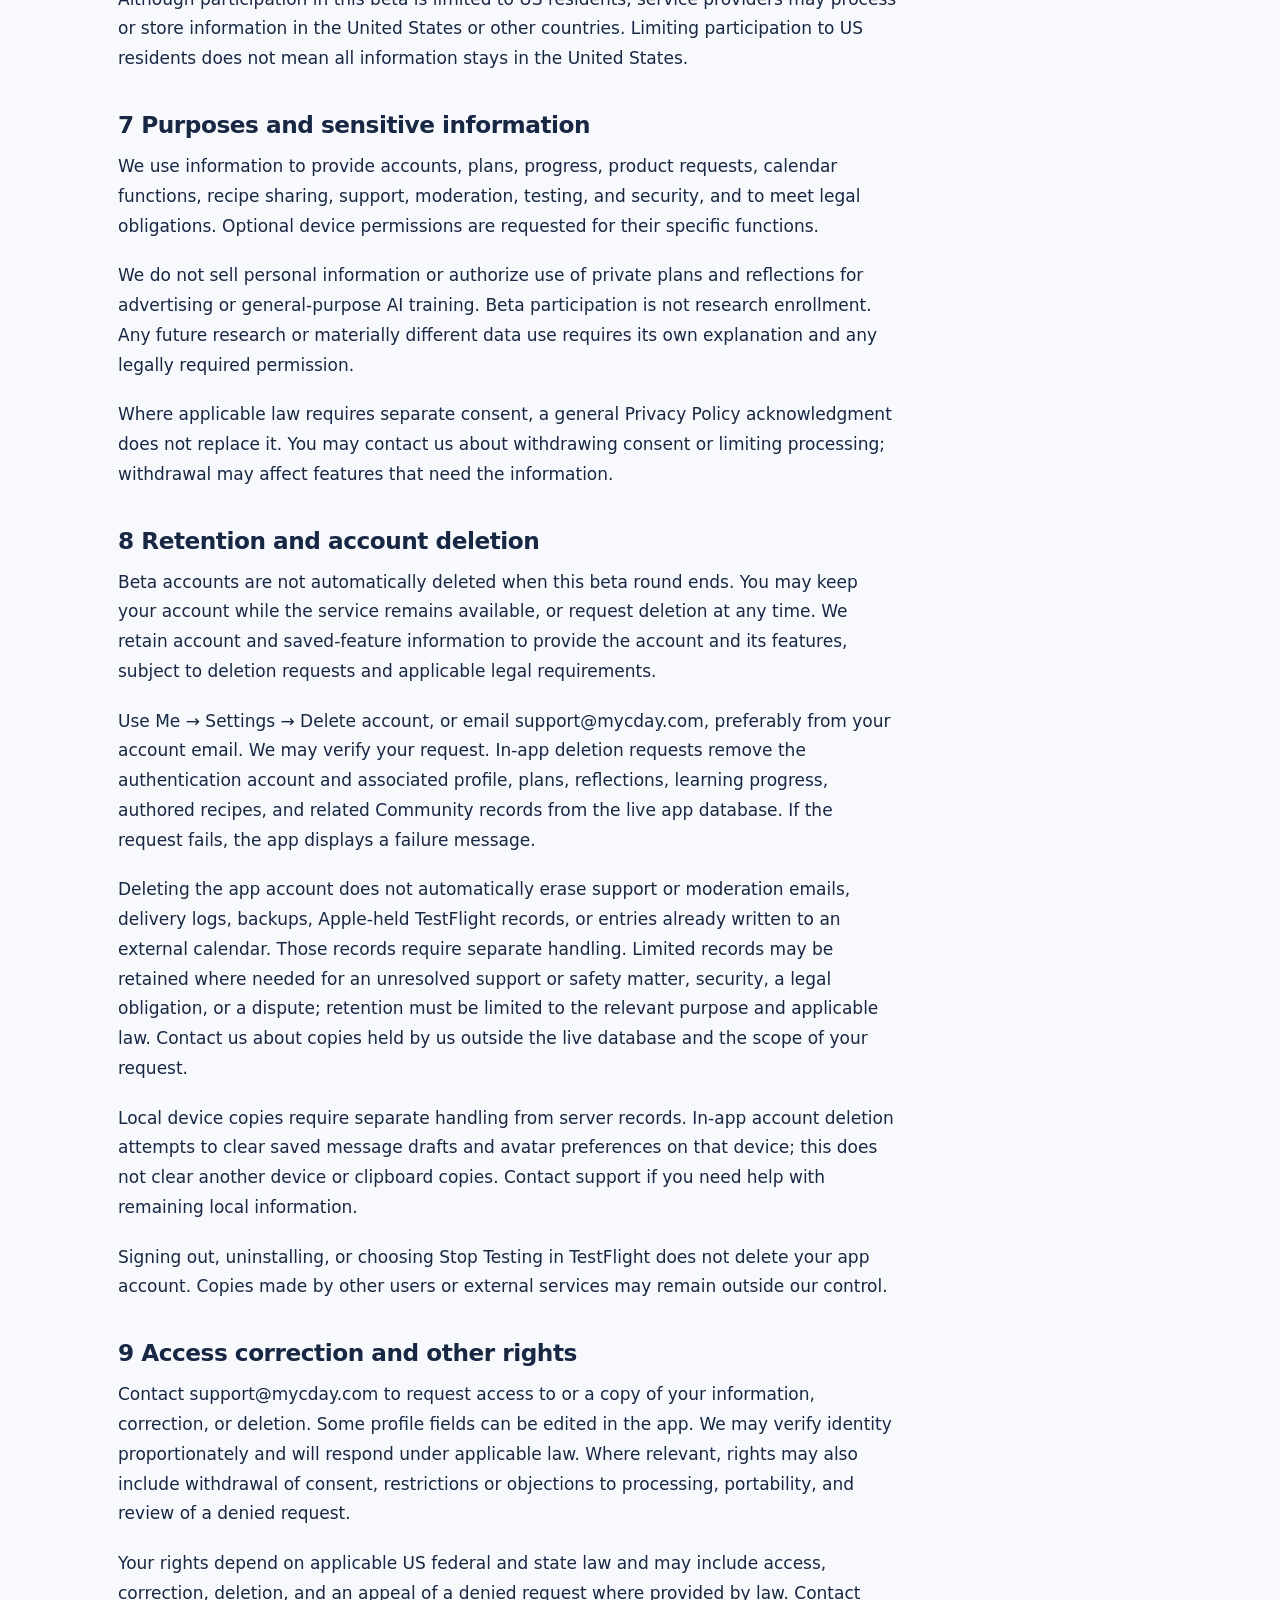
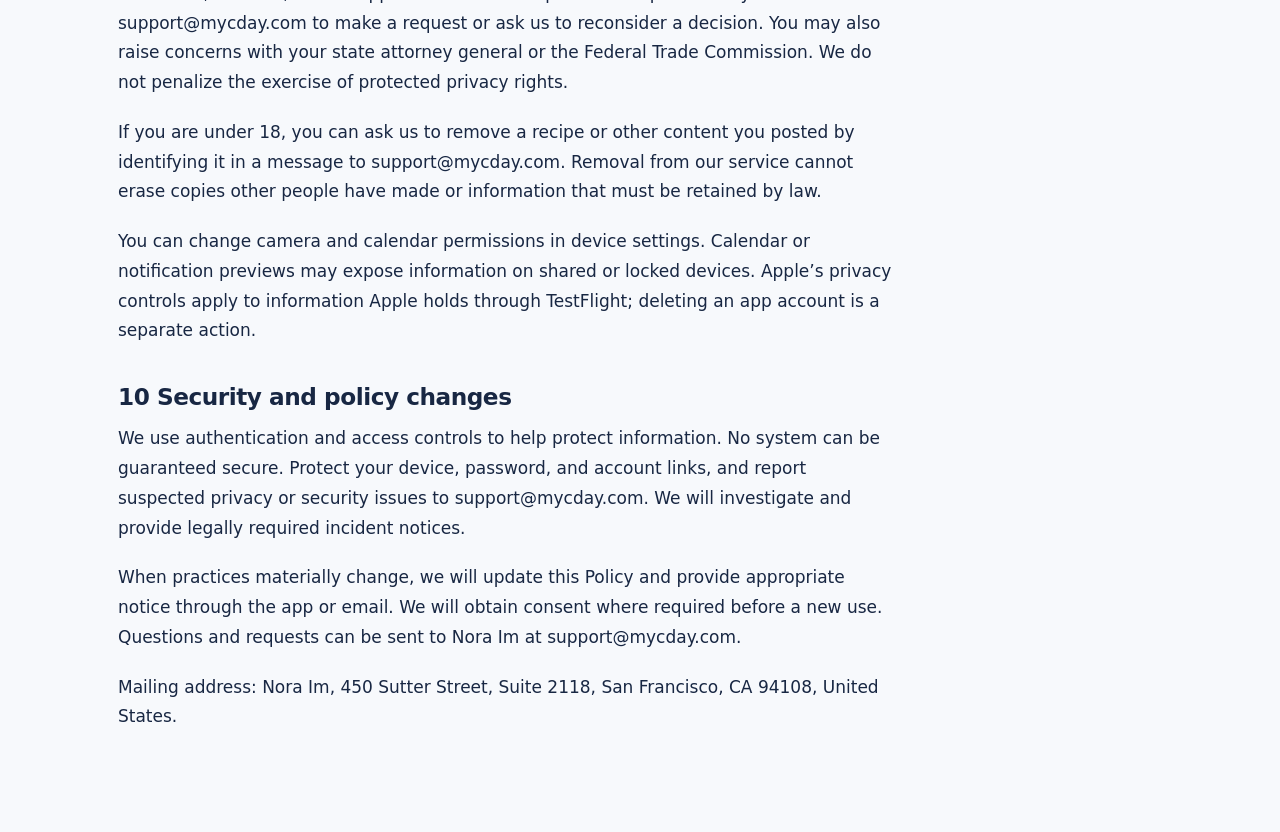
==== commit e8b169aa: "Publish US beta policies for ages 13 and older" ====
--- a/privacy/index.html
+++ b/privacy/index.html
@@ -1,10 +1,13 @@
-<!doctype html><html lang="en"><head><meta charset="utf-8"><meta name="viewport" content="width=device-width, initial-scale=1"><meta name="robots" content="noindex"><title>Privacy Policy | Plan My C-Day</title><link rel="stylesheet" href="/styles.css"></head><body><a class="skip" href="#main">Skip to content</a><header><div class="wrap"><a class="brand" href="/">Plan My C-Day</a><nav aria-label="Main navigation"><a href="/">Home</a><a href="/privacy/">Privacy</a><a href="/terms/">Terms</a></nav></div></header><main id="main" class="wrap"><article class="legal"><h1>Plan My C Day Beta Privacy Policy</h1>
-<p>Beta Round 1 | Effective September 28, 2026</p>
-<p>Nora Im, an individual, operates Plan My C-Day. This Policy explains the information used by the app and its related account and support pages during Beta Round 1, for invited adults age 18 or older in the United States and Israel. For privacy questions, access, correction, or deletion requests, contact support@mycday.com.</p>
+<!doctype html><html lang="en"><head><meta charset="utf-8"><meta name="viewport" content="width=device-width, initial-scale=1"><meta name="robots" content="noindex"><title>Privacy Policy | Plan My C-Day</title><link rel="stylesheet" href="/styles.css"></head><body><a class="skip" href="#main">Skip to content</a><header><div class="wrap"><a class="brand" href="/">Plan My C-Day</a><nav aria-label="Main navigation"><a href="/">Home</a><a href="/privacy/">Privacy</a><a href="/terms/">Terms</a></nav></div></header><main id="main" class="wrap"><article class="legal">
+<h1>Plan My C-Day Beta Privacy Policy</h1>
+<p>US Beta | Effective November 7, 2026</p>
+<p>Nora Im, an individual, operates Plan My C-Day. This Policy explains the information used by the app and its related account and support pages during the US beta, for invited participants residing in the United States who are age 13 or older, including teens ages 13–17 and adults ages 18 and over. For privacy questions, access, correction, or deletion requests, contact support@mycday.com.</p>
 <h2>1 Your information and choices</h2>
 <p>Your plans and reflections are private to your account rather than public Community content. Authorized developers, support personnel, moderators, and service providers may access information as needed for operations, support, security, or legal obligations. A private account is not a promise that no one operating the service can access its information.</p>
 <p>Plans, reflections, and app activity can reveal health-related needs, routines, relationships, or locations. Enter only what you need for the feature. We do not require medical records or proof of a diagnosis. Do not include another person’s identifying or health information unnecessarily.</p>
-<p>The beta is not offered to minors. If you believe a person under 18 has registered for this round, contact us so we can investigate and address the account and its information.</p>
+<p>The app is intended for people age 13 and older, not children under 13. We do not knowingly collect personal information from children under 13. If we learn that an account belongs to a child under 13, we will take steps to close the account and delete its personal information, subject to applicable legal requirements. Contact support@mycday.com if you believe we have collected information from a child under 13.</p>
+<p>Teens should avoid putting their real name, school, contact details, precise location, or private health details in a public username or recipe. Plans and reflections are not automatically shared with parents or guardians. A parent or guardian may contact us about a teen’s participation or information; we verify identity and authority as appropriate and handle requests under applicable law. There is no linked parent account or automatic parent access.</p>
+<p>For participants ages 13–17, registration asks the teen to confirm that a parent or guardian approved participation after reviewing the Terms and this Policy. We record that confirmation with the account acknowledgment and timestamp. This is the teen’s statement, not independently verified parental consent. We do not ask a parent to create an account or provide a parent’s contact information for this confirmation.</p>
 <h2>2 Information you provide</h2>
 <p>Registration collects first and last name, email, date of birth, username, and authentication information. These support account creation, eligibility checks, access, and profile management. Email is used for verification, recovery, and service messages. Our authentication provider handles passwords.</p>
 <p>A US phone number is optional. If supplied, it is stored with your account using the +1 country code and may be used to contact you about support you request. Providing a number does not enroll you in marketing calls or texts. It is not currently used for SMS verification, sign-in, or password recovery. You can leave it blank without losing access to the beta. Contact support if you want a stored number removed.</p>
@@ -12,7 +15,7 @@
 <p>Community records include submitted recipes, their account association and review status, saved recipes, likes, hidden-recipe preferences, reports, and moderation actions. Support messages may include your contact details, screenshots, and other information you choose to send.</p>
 <p>The signup process records Terms agreement and Privacy Policy acknowledgment, a timestamp, and policy references with account metadata. A policy acknowledgment is not consent to unrelated uses.</p>
 <h2>3 Device storage and technical information</h2>
-<p>The app stores session credentials and operational preferences on your device. Some settings, including avatar choices and calendar-link information, may remain local to that device. Account-linked progress is not anonymous analytics.</p>
+<p>The app stores session credentials and operational preferences on your device. Saved Help Me Explain message drafts, avatar and Leaf accessory choices, accessory unlock progress, and calendar-link information are stored locally on that device. Message drafts and Leaf collection settings do not sync between devices. When you choose Copy message, the draft is placed on your device clipboard; the app does not send it to anyone. Your device’s clipboard and sharing settings may make copied text available outside the app. You can restore a message to the original app draft to remove the saved edit. Account-linked progress is not anonymous analytics.</p>
 <p>Requests to our services and providers can include IP addresses, request times, device or browser details, and authentication or error information. Such information supports delivery, troubleshooting, and security. An IP address can suggest approximate location; it is not GPS tracking. Locations you type into plans are stored with those plans.</p>
 <p>When you use TestFlight, Apple collects beta usage and crash information and makes testing information available to the developer. Feedback you submit can include screenshots and diagnostic details. Invitation method affects the identifying information shared. We use beta feedback and diagnostics to investigate problems and improve the app. Review Apple’s TestFlight privacy notice at https://www.apple.com/legal/privacy/data/en/test-flight/ and avoid including unnecessary private information in screenshots.</p>
 <h2>4 Calendar camera and product lookup</h2>
@@ -30,21 +33,24 @@
 <p>The account-return page at https://mycday.com/auth/ helps account email links return to the app. GitHub Pages hosts this page and our policy pages and may receive normal web-request information. Account links can contain credentials; do not forward them or include them in screenshots.</p>
 <p>Service providers process information to deliver their services. Access by people operating the app is limited to legitimate operational, support, moderation, security, and legal purposes. Calendar providers, Open Food Facts, and external websites also handle information when you use those features.</p>
 <p>Information may be disclosed when required by law or reasonably necessary to address serious harm, misuse, or legal claims, or at your direction. We seek to limit disclosures to what is appropriate. Any business transfer involving information remains subject to applicable privacy requirements.</p>
-<p>Providers may process information outside your country, including outside Israel for Israeli testers. This Policy is not itself a waiver of applicable international-transfer protections.</p>
+<p>Although participation in this beta is limited to US residents, service providers may process or store information in the United States or other countries. Limiting participation to US residents does not mean all information stays in the United States.</p>
 <h2>7 Purposes and sensitive information</h2>
 <p>We use information to provide accounts, plans, progress, product requests, calendar functions, recipe sharing, support, moderation, testing, and security, and to meet legal obligations. Optional device permissions are requested for their specific functions.</p>
 <p>We do not sell personal information or authorize use of private plans and reflections for advertising or general-purpose AI training. Beta participation is not research enrollment. Any future research or materially different data use requires its own explanation and any legally required permission.</p>
 <p>Where applicable law requires separate consent, a general Privacy Policy acknowledgment does not replace it. You may contact us about withdrawing consent or limiting processing; withdrawal may affect features that need the information.</p>
 <h2>8 Retention and account deletion</h2>
-<p>Beta accounts are not automatically deleted when Round 1 ends. You may keep your account while the service remains available, or request deletion at any time. We retain account and saved-feature information to provide the account and its features, subject to deletion requests and applicable legal requirements.</p>
+<p>Beta accounts are not automatically deleted when this beta round ends. You may keep your account while the service remains available, or request deletion at any time. We retain account and saved-feature information to provide the account and its features, subject to deletion requests and applicable legal requirements.</p>
 <p>Use Me → Settings → Delete account, or email support@mycday.com, preferably from your account email. We may verify your request. In-app deletion requests remove the authentication account and associated profile, plans, reflections, learning progress, authored recipes, and related Community records from the live app database. If the request fails, the app displays a failure message.</p>
 <p>Deleting the app account does not automatically erase support or moderation emails, delivery logs, backups, Apple-held TestFlight records, or entries already written to an external calendar. Those records require separate handling. Limited records may be retained where needed for an unresolved support or safety matter, security, a legal obligation, or a dispute; retention must be limited to the relevant purpose and applicable law. Contact us about copies held by us outside the live database and the scope of your request.</p>
+<p>Local device copies require separate handling from server records. In-app account deletion attempts to clear saved message drafts and avatar preferences on that device; this does not clear another device or clipboard copies. Contact support if you need help with remaining local information.</p>
 <p>Signing out, uninstalling, or choosing Stop Testing in TestFlight does not delete your app account. Copies made by other users or external services may remain outside our control.</p>
 <h2>9 Access correction and other rights</h2>
 <p>Contact support@mycday.com to request access to or a copy of your information, correction, or deletion. Some profile fields can be edited in the app. We may verify identity proportionately and will respond under applicable law. Where relevant, rights may also include withdrawal of consent, restrictions or objections to processing, portability, and review of a denied request.</p>
-<p>You may contact us to reconsider a decision and may raise concerns with the appropriate privacy authority, including Israel’s Privacy Protection Authority where applicable. We do not penalize the exercise of protected privacy rights.</p>
+<p>Your rights depend on applicable US federal and state law and may include access, correction, deletion, and an appeal of a denied request where provided by law. Contact support@mycday.com to make a request or ask us to reconsider a decision. You may also raise concerns with your state attorney general or the Federal Trade Commission. We do not penalize the exercise of protected privacy rights.</p>
+<p>If you are under 18, you can ask us to remove a recipe or other content you posted by identifying it in a message to support@mycday.com. Removal from our service cannot erase copies other people have made or information that must be retained by law.</p>
 <p>You can change camera and calendar permissions in device settings. Calendar or notification previews may expose information on shared or locked devices. Apple’s privacy controls apply to information Apple holds through TestFlight; deleting an app account is a separate action.</p>
 <h2>10 Security and policy changes</h2>
 <p>We use authentication and access controls to help protect information. No system can be guaranteed secure. Protect your device, password, and account links, and report suspected privacy or security issues to support@mycday.com. We will investigate and provide legally required incident notices.</p>
 <p>When practices materially change, we will update this Policy and provide appropriate notice through the app or email. We will obtain consent where required before a new use. Questions and requests can be sent to Nora Im at support@mycday.com.</p>
-<p>Mailing address: Nora Im, 450 Sutter Street, Suite 2118, San Francisco, CA 94108, United States.</p></article></main></body></html>
+<p>Mailing address: Nora Im, 450 Sutter Street, Suite 2118, San Francisco, CA 94108, United States.</p>
+</article></main></body></html>
